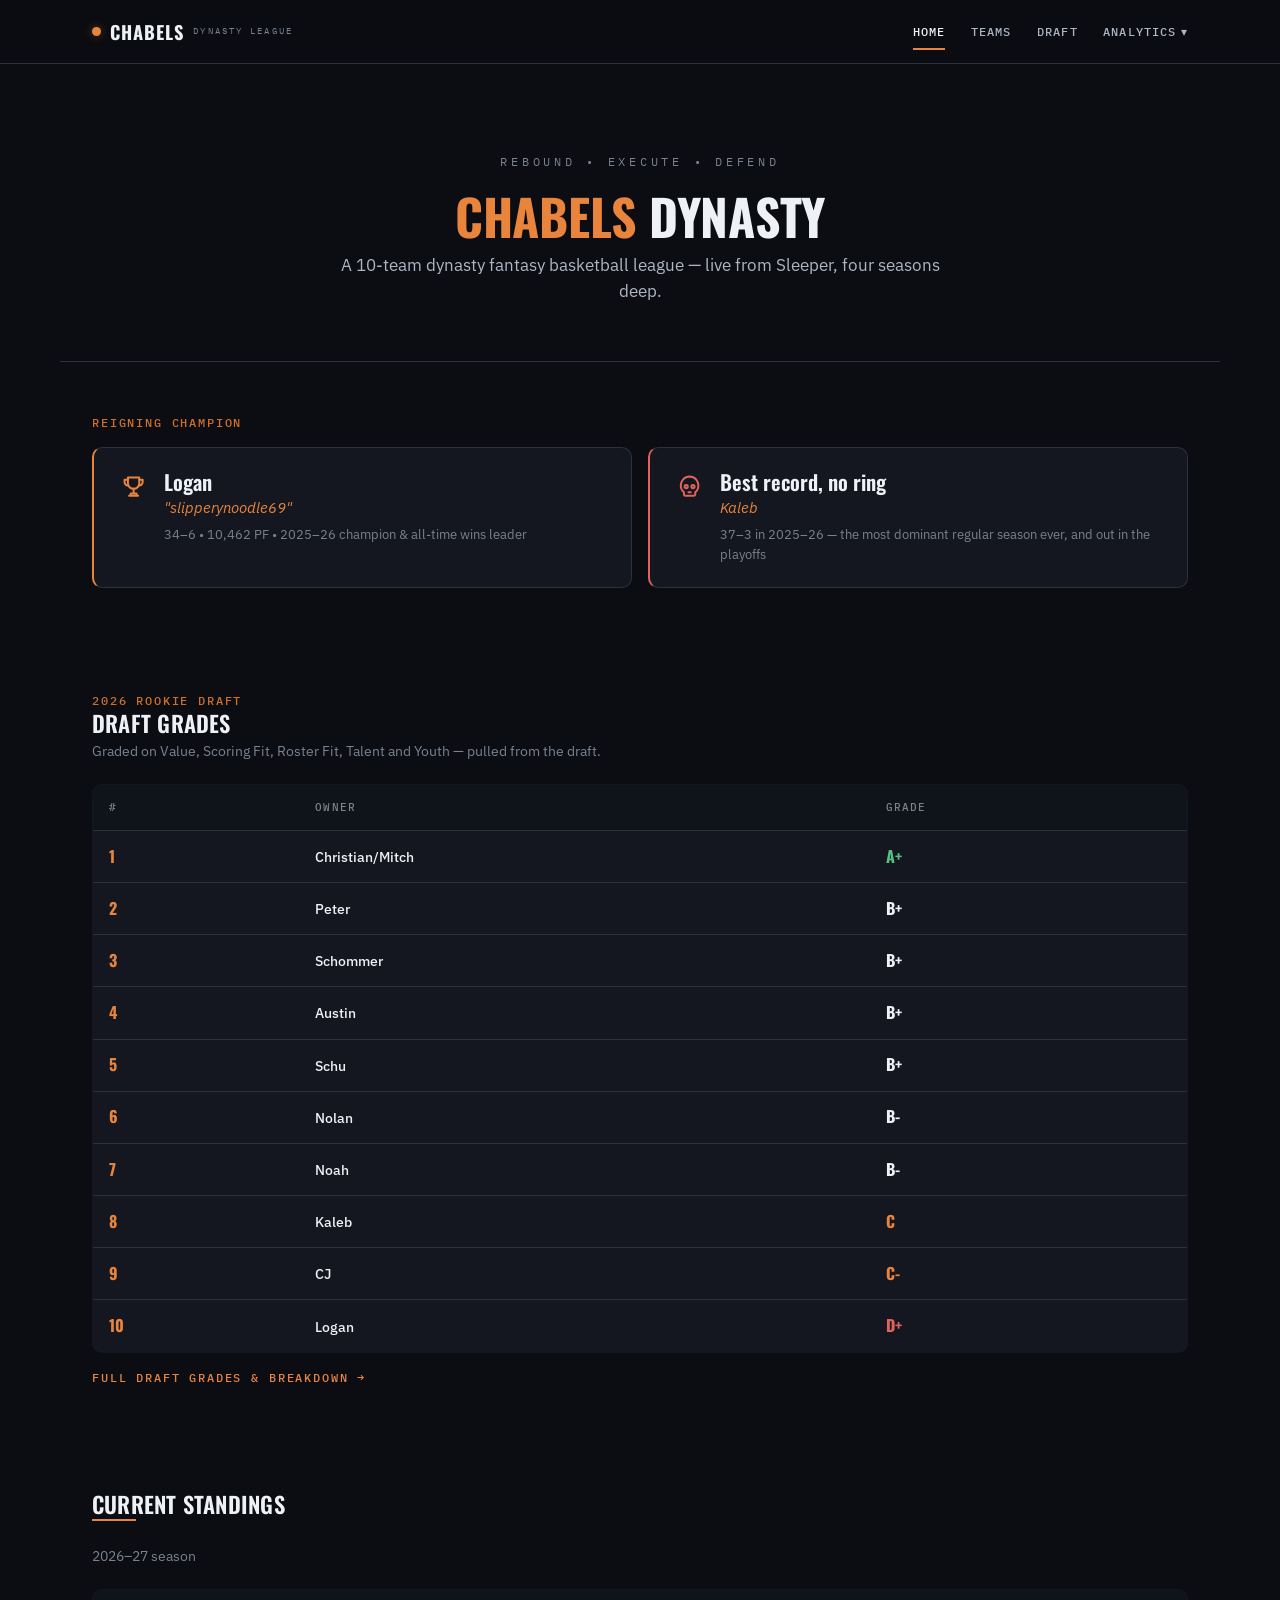
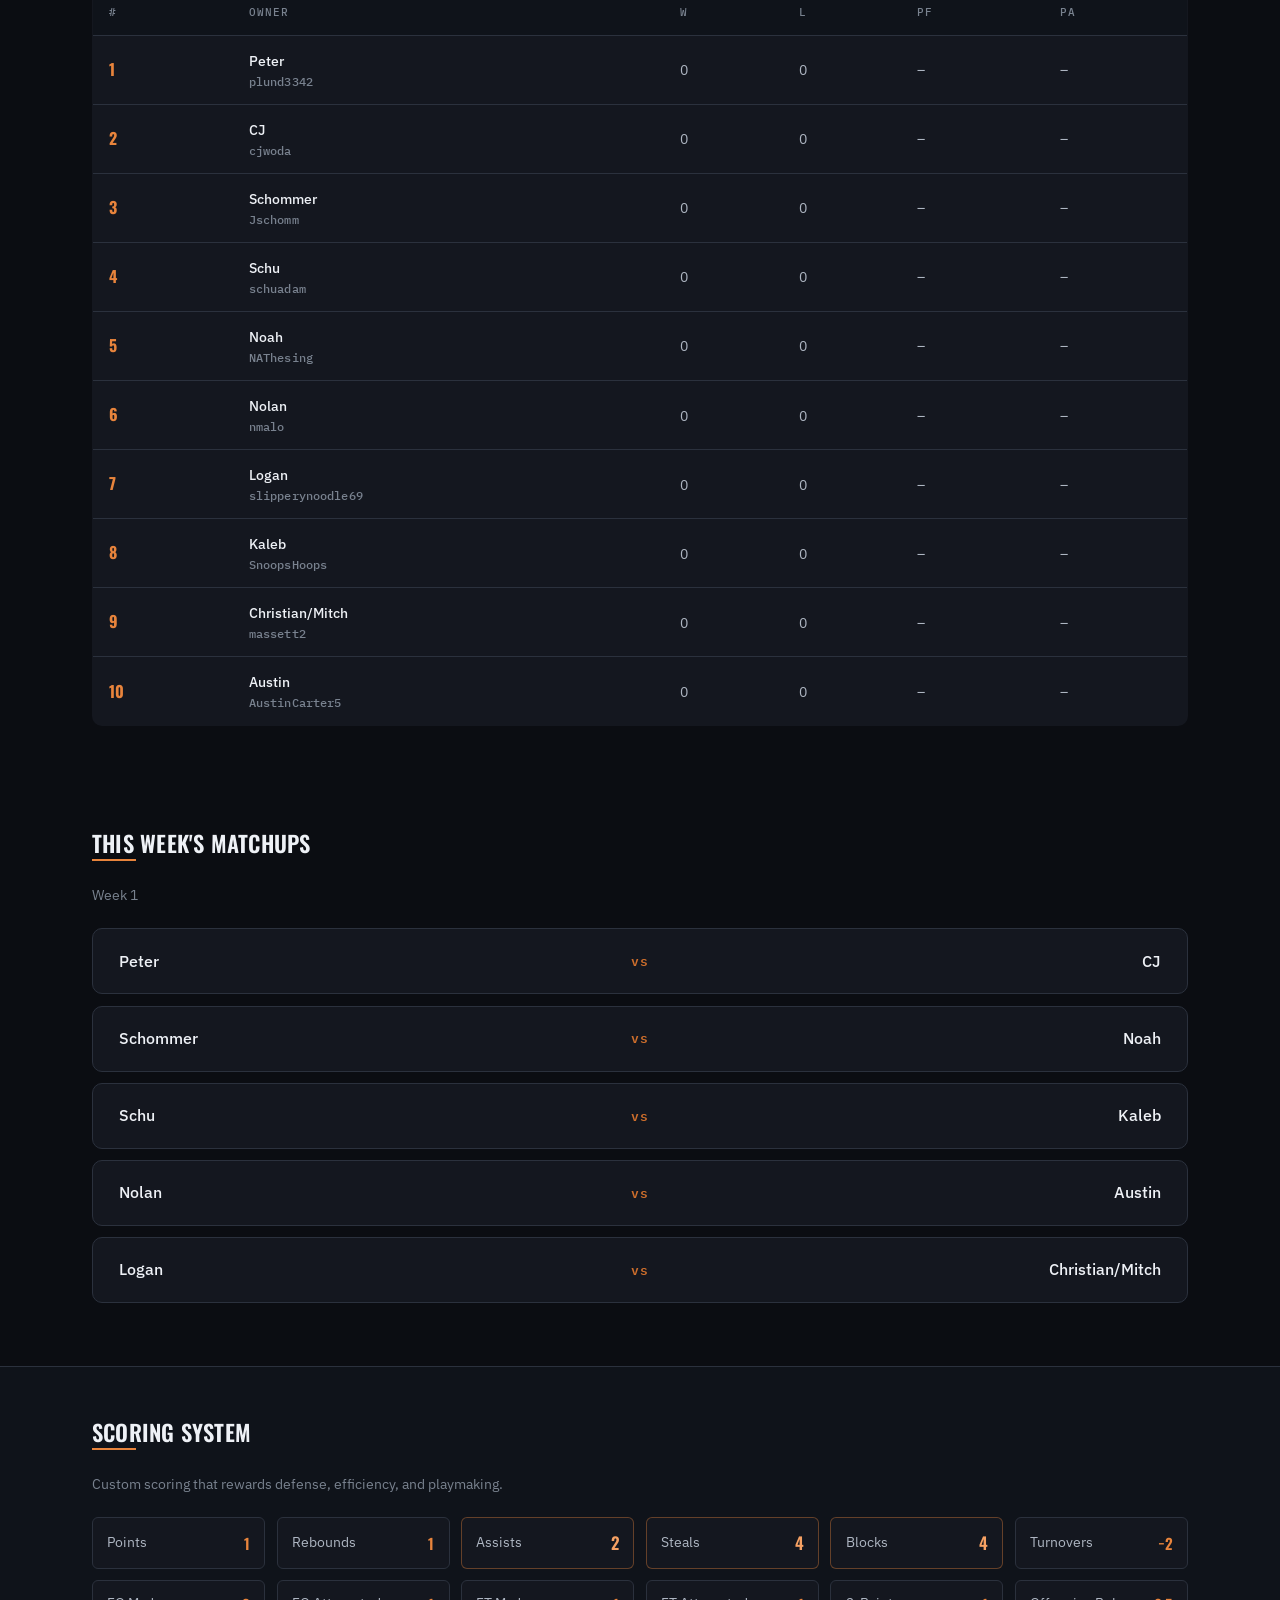
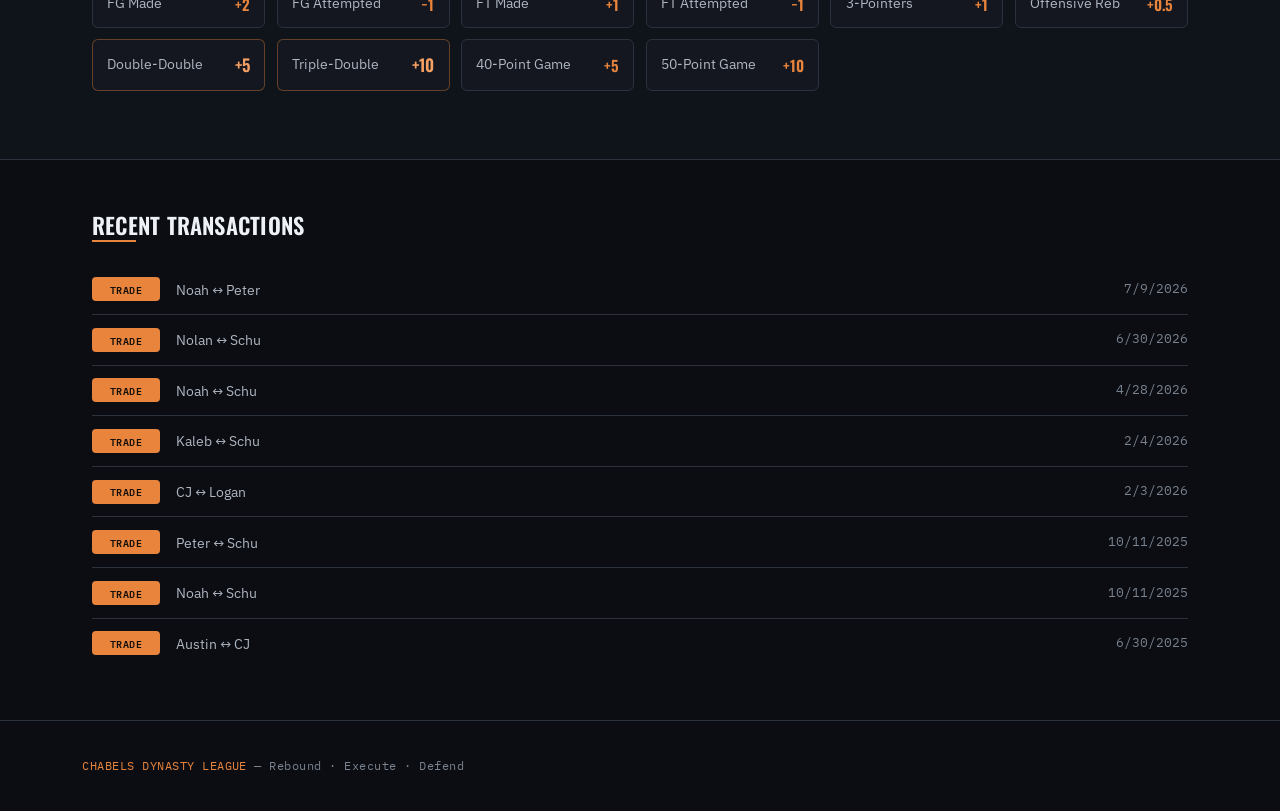
==== index.html @ 505b3428 "Fix the Analytics dropdown — it closed before you could click it sleeper.js carried a legacy DOMCont" ====
<!DOCTYPE html>
<html lang="en">
<head>
  <meta charset="UTF-8">
  <meta name="viewport" content="width=device-width, initial-scale=1.0">
  <title>Chabels Dynasty League</title>
  <meta name="description" content="Standings, champions, draft grades, and the running story of a 10-team dynasty fantasy basketball league.">
  <meta name="theme-color" content="#0b0d12">
  <link rel="icon" href="favicon.svg" type="image/svg+xml">
  <link rel="stylesheet" href="css/style.css?v=20260907b">
</head>
<body>

  <div id="site-nav"></div>

  <section class="hero">
    <div class="hero-motto">Rebound &bull; Execute &bull; Defend</div>
    <h1><span class="accent">Chabels</span> Dynasty</h1>
    <p class="hero-subtitle">A 10-team dynasty fantasy basketball league &mdash; live from Sleeper, four seasons deep.</p>
  </section>

  <section class="section">
    <span class="eyebrow">Reigning Champion</span>
    <div class="feature-grid" style="margin-top:0.9rem;">
      <article class="feature-card">
        <svg class="icon icon-lg icon-accent" aria-hidden="true"><use href="#i-trophy"></use></svg>
        <div>
          <h2>Logan</h2>
          <p class="feature-team">"slipperynoodle69"</p>
          <p class="feature-meta">34&ndash;6 &bull; 10,462 PF &bull; 2025&ndash;26 champion &amp; all-time wins leader</p>
        </div>
      </article>
      <article class="feature-card neg">
        <svg class="icon icon-lg" aria-hidden="true" style="stroke:var(--neg)"><use href="#i-skull"></use></svg>
        <div>
          <h2>Best record, no ring</h2>
          <p class="feature-team">Kaleb</p>
          <p class="feature-meta">37&ndash;3 in 2025&ndash;26 &mdash; the most dominant regular season ever, and out in the playoffs</p>
        </div>
      </article>
    </div>
  </section>

  <section class="section">
    <span class="eyebrow">2026 Rookie Draft</span>
    <h2 class="section-title">Draft Grades</h2>
    <p class="section-sub">Graded on Value, Scoring Fit, Roster Fit, Talent and Youth &mdash; pulled from the draft.</p>
    <div class="table-scroll">
      <table class="data-table">
        <thead><tr><th>#</th><th>Owner</th><th>Grade</th></tr></thead>
        <tbody>
          <tr><td><span class="rank-num">1</span></td><td class="strong">Christian/Mitch</td><td><span class="grade pos">A+</span></td></tr>
          <tr><td><span class="rank-num">2</span></td><td class="strong">Peter</td><td><span class="grade">B+</span></td></tr>
          <tr><td><span class="rank-num">3</span></td><td class="strong">Schommer</td><td><span class="grade">B+</span></td></tr>
          <tr><td><span class="rank-num">4</span></td><td class="strong">Austin</td><td><span class="grade">B+</span></td></tr>
          <tr><td><span class="rank-num">5</span></td><td class="strong">Schu</td><td><span class="grade">B+</span></td></tr>
          <tr><td><span class="rank-num">6</span></td><td class="strong">Nolan</td><td><span class="grade">B-</span></td></tr>
          <tr><td><span class="rank-num">7</span></td><td class="strong">Noah</td><td><span class="grade">B-</span></td></tr>
          <tr><td><span class="rank-num">8</span></td><td class="strong">Kaleb</td><td><span class="grade accent">C</span></td></tr>
          <tr><td><span class="rank-num">9</span></td><td class="strong">CJ</td><td><span class="grade accent">C-</span></td></tr>
          <tr><td><span class="rank-num">10</span></td><td class="strong">Logan</td><td><span class="grade neg">D+</span></td></tr>
        </tbody>
      </table>
    </div>
    <p style="margin-top:1rem;"><a class="eyebrow" style="color:var(--accent)" href="grades.html">Full draft grades &amp; breakdown &rarr;</a></p>
  </section>

  <section class="section">
    <h2 class="section-title">Current Standings</h2>
    <div class="gold-line"></div>
    <p class="section-sub">2026&ndash;27 season</p>
    <div id="standings"><div class="loading">Loading standings</div></div>
  </section>

  <section class="section">
    <h2 class="section-title">This Week's Matchups</h2>
    <div class="gold-line"></div>
    <div id="matchups"><div class="loading">Loading matchups</div></div>
  </section>

  <div class="band">
    <section class="section">
      <h2 class="section-title">Scoring System</h2>
      <div class="gold-line"></div>
      <p class="section-sub">Custom scoring that rewards defense, efficiency, and playmaking.</p>
      <div class="scoring-grid">
        <div class="scoring-item"><span class="label">Points</span><span class="value">1</span></div>
        <div class="scoring-item"><span class="label">Rebounds</span><span class="value">1</span></div>
        <div class="scoring-item elite"><span class="label">Assists</span><span class="value">2</span></div>
        <div class="scoring-item elite"><span class="label">Steals</span><span class="value">4</span></div>
        <div class="scoring-item elite"><span class="label">Blocks</span><span class="value">4</span></div>
        <div class="scoring-item"><span class="label">Turnovers</span><span class="value">&minus;2</span></div>
        <div class="scoring-item"><span class="label">FG Made</span><span class="value">+2</span></div>
        <div class="scoring-item"><span class="label">FG Attempted</span><span class="value">&minus;1</span></div>
        <div class="scoring-item"><span class="label">FT Made</span><span class="value">+1</span></div>
        <div class="scoring-item"><span class="label">FT Attempted</span><span class="value">&minus;1</span></div>
        <div class="scoring-item"><span class="label">3-Pointers</span><span class="value">+1</span></div>
        <div class="scoring-item"><span class="label">Offensive Reb</span><span class="value">+0.5</span></div>
        <div class="scoring-item elite"><span class="label">Double-Double</span><span class="value">+5</span></div>
        <div class="scoring-item elite"><span class="label">Triple-Double</span><span class="value">+10</span></div>
        <div class="scoring-item"><span class="label">40-Point Game</span><span class="value">+5</span></div>
        <div class="scoring-item"><span class="label">50-Point Game</span><span class="value">+10</span></div>
      </div>
    </section>
  </div>

  <section class="section">
    <h2 class="section-title">Recent Transactions</h2>
    <div class="gold-line"></div>
    <div id="transactions"><div class="loading">Loading transactions</div></div>
  </section>

  <div id="site-footer"></div>

  <script src="js/data.js?v=20260907b"></script>
  <script src="js/sleeper.js?v=20260907b"></script>
  <script>
    renderStandings('standings');
    renderMatchups('matchups');
    renderTransactions('transactions');
  </script>
  <script src="js/site.js?v=20260907b"></script>
</body>
</html>
---- css/style.css ----
@import url('https://fonts.googleapis.com/css2?family=Oswald:wght@400;500;600;700&family=IBM+Plex+Mono:wght@400;500;600&family=IBM+Plex+Sans:wght@400;500;600&display=swap');

/* ==========================================================================
   CHABELS DYNASTY — design system  ·  "Court Night"
   Blue-black arena ground, one leather-ball orange accent. Single dark theme,
   painted explicitly. Tokens first; components below only reference tokens.
   Legacy var names (--gold, --dark, --white …) are kept as aliases so older
   inline styles resolve to the new palette until they're cleaned out.
   ========================================================================== */

:root {
  /* ground + surfaces */
  --bg:         #0b0d12;
  --bg-2:       #0f131a;
  --surface:    #14171f;
  --surface-2:  #1b2029;
  --surface-3:  #232935;
  --line:       #2b313d;
  --line-2:     #39414f;

  /* ink */
  --text:       #eef1f6;
  --text-2:     #aeb6c2;
  --text-3:     #79828f;

  /* accent — the basketball */
  --accent:        #e8843c;
  --accent-bright: #f6a163;
  --accent-2:      #cf6f2c;              /* pressed / on tint */
  --accent-tint:   rgba(232, 132, 60, 0.11);
  --accent-line:   rgba(232, 132, 60, 0.38);
  --on-accent:     #16100a;

  /* semantic */
  --pos:      #57c07d;  --pos-tint: rgba(87, 192, 125, 0.12);
  --neg:      #e2635e;  --neg-tint: rgba(226, 99, 94, 0.12);
  --info:     #6b8bff;  --info-tint: rgba(107, 139, 255, 0.14);

  /* type */
  --font-display: "Oswald", "Helvetica Neue", -apple-system, BlinkMacSystemFont, "Segoe UI", sans-serif;
  --font-body:    "IBM Plex Sans", -apple-system, BlinkMacSystemFont, "Segoe UI", Roboto, sans-serif;
  --font-mono:    "IBM Plex Mono", ui-monospace, SFMono-Regular, Menlo, monospace;

  /* shape + motion */
  --r-sm: 6px;
  --r:    10px;
  --r-lg: 16px;
  --hair: 1px solid var(--line);
  --shadow: 0 1px 2px rgba(0, 0, 0, 0.4), 0 14px 34px -18px rgba(0, 0, 0, 0.72);
  --ease: cubic-bezier(0.2, 0.6, 0.35, 1);
  --transition: color .15s var(--ease), background-color .15s var(--ease),
                border-color .15s var(--ease), box-shadow .15s var(--ease),
                transform .15s var(--ease);
  --nav-h: 64px;
  --measure: 1160px;

  /* ---- legacy aliases (older inline styles / <style> blocks resolve these) ---- */
  --black: var(--bg);           --black-soft: var(--bg-2);
  --dark: var(--surface);       --dark-mid: var(--surface-2);   --dark-light: var(--surface-3);
  --gold: var(--accent);        --gold-bright: var(--accent-bright);  --gold-light: var(--accent-bright);
  --white: var(--text);         --text-body: var(--text-2);     --gray-text: var(--text-3);
  --gray-light: var(--surface-2); --gray-mid: var(--surface-3);
  --red: var(--neg);            --green: var(--pos);
  --shadow-lg: var(--shadow);   --radius: var(--r);
}

/* ---------- Base ---------- */
*, *::before, *::after { box-sizing: border-box; margin: 0; padding: 0; }
html { -webkit-text-size-adjust: 100%; }
@media (prefers-reduced-motion: no-preference) { html { scroll-behavior: smooth; } }

body {
  font-family: var(--font-body);
  font-size: 15px;
  line-height: 1.6;
  background: var(--bg);
  color: var(--text);
  -webkit-font-smoothing: antialiased;
  padding-top: var(--nav-h);
  overflow-x: hidden;
}

a { color: inherit; text-decoration: none; transition: var(--transition); }
a:hover { color: var(--accent); }
ul { list-style: none; }
img { max-width: 100%; height: auto; display: block; }
button { font: inherit; color: inherit; cursor: pointer; background: none; border: 0; }
select, input, textarea {
  font: inherit;
  color: var(--text);
  background: var(--surface);
  border: var(--hair);
  border-radius: var(--r-sm);
  padding: 0.55rem 0.9rem;
}
select:focus-visible, input:focus-visible { border-color: var(--accent); }
::selection { background: var(--accent-tint); color: var(--text); }
:focus-visible { outline: 2px solid var(--accent); outline-offset: 2px; border-radius: 4px; }

h1, h2, h3, h4 {
  font-family: var(--font-display);
  font-weight: 600;
  color: var(--text);
  line-height: 1.12;
  text-wrap: balance;
}
h1 { font-size: clamp(2rem, 4.4vw, 3.1rem); letter-spacing: 0.01em; text-transform: uppercase; }
h2 { font-size: 1.4rem; }
h3 { font-size: 1.1rem; }
p { max-width: 68ch; }

/* every column of digits lines up */
body, table, input, select, [class*="score"], [class*="rank"], [class*="stat"], .num {
  font-variant-numeric: tabular-nums;
  font-feature-settings: "tnum" 1;
}

.gold, .accent { color: var(--accent); }
.mono { font-family: var(--font-mono); }

.eyebrow {
  display: block;
  font-family: var(--font-mono);
  font-size: 0.72rem;
  font-weight: 500;
  letter-spacing: 0.16em;
  text-transform: uppercase;
  color: var(--accent-2);
}

/* ---------- Nav ---------- */
.nav {
  position: fixed;
  inset: 0 0 auto 0;
  z-index: 1000;
  height: var(--nav-h);
  background: color-mix(in srgb, var(--bg) 86%, transparent);
  -webkit-backdrop-filter: blur(12px) saturate(140%);
  backdrop-filter: blur(12px) saturate(140%);
  border-bottom: var(--hair);
}
.nav-inner {
  max-width: var(--measure);
  height: 100%;
  margin: 0 auto;
  padding: 0 clamp(1rem, 4vw, 2rem);
  display: flex;
  align-items: center;
  justify-content: space-between;
  gap: 1.5rem;
}
.nav-logo {
  font-family: var(--font-display);
  font-weight: 700;
  font-size: 1.15rem;
  letter-spacing: 0.06em;
  text-transform: uppercase;
  color: var(--text);
  white-space: nowrap;
  display: flex;
  align-items: center;
  gap: 0.55rem;
}
.nav-logo::before {
  content: "";
  width: 9px; height: 9px;
  border-radius: 50%;
  background: var(--accent);
  box-shadow: 0 0 10px var(--accent-line);
}
.nav-logo .sub {
  font-family: var(--font-mono);
  font-size: 0.55rem;
  font-weight: 400;
  letter-spacing: 0.24em;
  text-transform: uppercase;
  color: var(--text-3);
}
.nav-links { display: flex; align-items: center; gap: 1.6rem; }
.nav-links a, .nav-dropdown-toggle {
  font-family: var(--font-mono);
  font-size: 0.76rem;
  font-weight: 500;
  letter-spacing: 0.09em;
  text-transform: uppercase;
  color: var(--text-2);
  white-space: nowrap;
  position: relative;
  padding: 0.4rem 0;
}
.nav-links a::after, .nav-dropdown-toggle::after {
  content: "";
  position: absolute;
  left: 0; bottom: -2px;
  width: 0; height: 2px;
  background: var(--accent);
  transition: width .18s var(--ease);
}
.nav-links a:hover, .nav-links a.active,
.nav-dropdown:hover .nav-dropdown-toggle,
.nav-dropdown.open .nav-dropdown-toggle,
.nav-dropdown-toggle.active { color: var(--text); }
.nav-links a:hover::after, .nav-links a.active::after,
.nav-dropdown:hover .nav-dropdown-toggle::after,
.nav-dropdown.open .nav-dropdown-toggle::after,
.nav-dropdown-toggle.active::after { width: 100%; }

.nav-dropdown { position: relative; display: flex; align-items: center; height: var(--nav-h); }
.nav-dropdown-toggle { cursor: pointer; user-select: none; display: inline-flex; align-items: center; gap: 0.3rem; }
.nav-dropdown-menu {
  display: none;
  position: absolute;
  top: 100%;                 /* flush under the nav bar — no dead gap */
  right: 0;
  margin-top: -1px;
  min-width: 210px;
  background: var(--surface);
  border: var(--hair);
  border-radius: 0 0 var(--r) var(--r);
  padding: 0.4rem;
  box-shadow: var(--shadow);
}
.nav-dropdown:hover .nav-dropdown-menu,
.nav-dropdown:focus-within .nav-dropdown-menu,
.nav-dropdown.open .nav-dropdown-menu { display: block; }
.nav-dropdown-menu a {
  display: block;
  padding: 0.55rem 0.7rem;
  border-radius: var(--r-sm);
  font-family: var(--font-mono);
  font-size: 0.72rem;
  font-weight: 500;
  letter-spacing: 0.06em;
  text-transform: uppercase;
  color: var(--text-2);
}
.nav-dropdown-menu a::after { display: none; }
.nav-dropdown-menu a:hover, .nav-dropdown-menu a.active {
  color: var(--text);
  background: var(--accent-tint);
}
.nav-toggle { display: none; flex-direction: column; gap: 5px; padding: 6px; }
.nav-toggle span { width: 22px; height: 2px; background: var(--text); display: block; border-radius: 2px; }

/* ---------- Hero / page header ---------- */
.hero, .page-header {
  max-width: var(--measure);
  margin: 0 auto;
  padding: clamp(3rem, 8vw, 5.5rem) clamp(1rem, 4vw, 2rem) clamp(2.5rem, 5vw, 3.5rem);
  text-align: center;
  border-bottom: var(--hair);
}
.hero { display: flex; flex-direction: column; align-items: center; }
.hero h1, .page-header h1 { margin-bottom: 0.5rem; font-weight: 700; letter-spacing: -0.005em; }
.hero-motto {
  font-family: var(--font-mono);
  color: var(--text-3);
  font-size: 0.78rem;
  letter-spacing: 0.3em;
  text-transform: uppercase;
  margin-bottom: 1rem;
}
.hero-subtitle, .page-header p {
  color: var(--text-2);
  font-size: 1.05rem;
  max-width: 60ch;
  margin: 0 auto;
}

/* ---------- Section ---------- */
.section {
  max-width: var(--measure);
  margin: 0 auto;
  padding: clamp(2.25rem, 5vw, 3.25rem) clamp(1rem, 4vw, 2rem);
}
.section-title, .draft-round-title, .timeline-year {
  font-family: var(--font-display);
  font-weight: 600;
  font-size: 1.4rem;
  letter-spacing: 0.01em;
  text-transform: uppercase;
  color: var(--text);
  margin-bottom: 0.2rem;
}
.section-sub { color: var(--text-3); font-size: 0.9rem; margin-bottom: 1.4rem; max-width: 64ch; }
.gold-line { width: 44px; height: 2px; background: var(--accent); margin-bottom: 1.4rem; }
.band { border-top: var(--hair); border-bottom: var(--hair); background: var(--bg-2); }

/* ---------- Stat strip ---------- */
.stat-strip {
  display: grid;
  grid-template-columns: repeat(auto-fit, minmax(150px, 1fr));
  gap: 1px;
  background: var(--line);
  border: var(--hair);
  border-radius: var(--r);
  overflow: hidden;
}
.stat-strip > * { background: var(--surface); padding: 1.1rem 1.25rem; }
.stat-label {
  display: block;
  font-family: var(--font-mono);
  font-size: 0.66rem;
  font-weight: 500;
  letter-spacing: 0.12em;
  text-transform: uppercase;
  color: var(--text-3);
  margin-bottom: 0.4rem;
}
.stat, .stat-value {
  font-family: var(--font-display);
  font-weight: 600;
  font-size: 1.55rem;
  line-height: 1;
  color: var(--text);
}
.stat-sub { font-size: 0.78rem; color: var(--text-3); margin-top: 0.3rem; }

/* ---------- Tables ---------- */
.table-scroll, .overall-table-wrap { overflow-x: auto; }
.data-table, .overall-table {
  width: 100%;
  border-collapse: collapse;
  font-size: 0.9rem;
}
.data-table { background: var(--surface); border: var(--hair); border-radius: var(--r); overflow: hidden; }
.data-table thead { background: var(--bg-2); }
.data-table th, .overall-table th {
  padding: 0.85rem 1rem;
  text-align: left;
  font-family: var(--font-mono);
  font-size: 0.68rem;
  font-weight: 500;
  letter-spacing: 0.1em;
  text-transform: uppercase;
  color: var(--text-3);
  border-bottom: var(--hair);
  white-space: nowrap;
}
.data-table td, .overall-table td {
  padding: 0.8rem 1rem;
  border-bottom: 1px solid var(--line);
  color: var(--text-2);
}
.data-table tbody tr:last-child td { border-bottom: 0; }
.data-table tbody tr { transition: background-color .12s var(--ease); }
.data-table tbody tr:hover { background: var(--accent-tint); }
.data-table td.strong, .data-table td:nth-child(2) { color: var(--text); font-weight: 500; }
.overall-table { min-width: 760px; }
.overall-table th, .overall-table td { padding: 0.75rem 0.7rem; }
.rank-num, .pr-rank, .gc-rank, .pk-slot { color: var(--accent); font-weight: 700; font-family: var(--font-display); }
.rank-num { font-size: 1rem; }
.row-lo { color: var(--neg) !important; }
.handle {
  display: block;
  font-family: var(--font-mono);
  font-size: 0.72rem;
  color: var(--text-3);
  letter-spacing: 0.01em;
  margin-top: 1px;
}

/* ---------- Cards / grids ---------- */
.card-grid {
  display: grid;
  grid-template-columns: repeat(auto-fill, minmax(320px, 1fr));
  gap: 1rem;
}
.card, .info-block, .prospect-card, .grade-card, .method-box, .pr-card, .matchup-card {
  background: var(--surface);
  border: var(--hair);
  border-radius: var(--r);
}
.card { padding: 1.4rem; transition: var(--transition); }
.card:hover { border-color: var(--accent-line); box-shadow: var(--shadow); }

.feature-grid { display: grid; grid-template-columns: repeat(auto-fit, minmax(300px, 1fr)); gap: 1rem; }
.feature-card {
  display: flex;
  gap: 1.1rem;
  align-items: flex-start;
  background: var(--surface);
  border: var(--hair);
  border-left: 2px solid var(--accent);
  border-radius: var(--r);
  padding: 1.4rem 1.6rem;
}
.feature-card.neg { border-left-color: var(--neg); }
.feature-card > .icon { width: 1.7rem; height: 1.7rem; margin-top: 0.15rem; }
.feature-card h2, .feature-card h3 { font-size: 1.3rem; margin-bottom: 0.15rem; }
.feature-team { color: var(--accent); font-style: italic; font-size: 0.92rem; }
.feature-meta { color: var(--text-3); font-size: 0.82rem; margin-top: 0.35rem; line-height: 1.5; }

/* grade pill (tables / lists) */
.grade {
  font-family: var(--font-display);
  font-weight: 700;
  font-size: 1rem;
  color: var(--text);
  letter-spacing: 0.01em;
}
.grade.pos { color: var(--pos); }
.grade.neg { color: var(--neg); }
.grade.accent { color: var(--accent); }

/* team-profile banners */
.tp-banner {
  background: var(--surface);
  border: var(--hair);
  border-left: 2px solid var(--accent);
  border-radius: var(--r-sm);
  padding: 0.7rem 0.9rem;
  font-family: var(--font-mono);
  font-size: 0.72rem;
  font-weight: 500;
  letter-spacing: 0.05em;
  text-transform: uppercase;
  color: var(--text);
}
.tp-banner br { content: ""; display: block; margin-bottom: 0.3rem; }
.tp-banner-sub {
  display: block;
  color: var(--text-3);
  letter-spacing: 0.02em;
  text-transform: none;
}

/* champion callout */
.champ-callout {
  background: var(--surface);
  border: var(--hair);
  border-left: 2px solid var(--accent);
  border-radius: var(--r);
  padding: 1.5rem 1.75rem;
  text-align: left;
}
.champ-callout .eyebrow { margin-bottom: 0.35rem; }
.champ-callout .nm { font-family: var(--font-display); font-weight: 600; font-size: 1.7rem; }
.champ-callout .sub { color: var(--text-3); font-size: 0.85rem; margin-top: 0.15rem; }

/* ---------- Team tile grid (Teams page) ---------- */
.tile-grid {
  display: grid;
  grid-template-columns: repeat(auto-fill, minmax(200px, 1fr));
  gap: 0.9rem;
}
.tile {
  display: block;
  background: var(--surface);
  border: var(--hair);
  border-radius: var(--r);
  padding: 1.1rem 1.2rem;
  transition: var(--transition);
}
.tile:hover { border-color: var(--accent-line); transform: translateY(-2px); box-shadow: var(--shadow); color: inherit; }
.tile .tile-name { font-family: var(--font-display); font-weight: 600; font-size: 1.15rem; color: var(--text); }
.tile .tile-sub { font-family: var(--font-mono); font-size: 0.72rem; color: var(--text-3); margin-top: 2px; }
.tile .tile-meta { font-size: 0.8rem; color: var(--text-2); margin-top: 0.6rem; }

/* ---------- Matchup cards ---------- */
.matchup-card {
  padding: 1.2rem 1.6rem;
  display: flex;
  align-items: center;
  justify-content: space-between;
  gap: 1rem;
  margin-bottom: 0.7rem;
  transition: var(--transition);
}
.matchup-card:hover { border-color: var(--accent-line); }
.matchup-team { flex: 1; font-weight: 500; font-size: 1rem; }
.matchup-team.right { text-align: right; }
.matchup-vs {
  font-family: var(--font-mono);
  color: var(--accent-2);
  font-weight: 600;
  font-size: 0.8rem;
  letter-spacing: 0.1em;
  flex-shrink: 0;
}
.matchup-score { font-size: 0.82rem; color: var(--text-3); margin-top: 0.15rem; font-variant-numeric: tabular-nums; }

/* ---------- Power ranking cards ---------- */
.pr-card {
  padding: 2rem;
  display: flex;
  align-items: center;
  gap: 1.5rem;
  margin-bottom: 0.9rem;
  transition: var(--transition);
}
.pr-card:hover { border-color: var(--accent-line); box-shadow: var(--shadow); }
.pr-rank { font-size: 2.3rem; min-width: 56px; text-align: center; color: var(--text-3); }
.pr-card--ranking { cursor: pointer; display: block; padding: 0; overflow: hidden; }
.pr-card-main { display: flex; align-items: center; gap: 1rem; padding: 1.2rem 1.8rem; }
.pr-team { flex: 1; min-width: 0; }
.pr-team-title { display: flex; align-items: center; gap: 0.7rem; flex-wrap: wrap; margin-bottom: 0.2rem; }
.pr-team-title h3 { margin: 0; }
.pr-team p { color: var(--text-3); font-size: 0.85rem; line-height: 1.45; margin: 0; }
.pr-info h3 { font-size: 1.15rem; margin-bottom: 0.2rem; }
.pr-info p { color: var(--text-3); font-size: 0.88rem; }

.movement-badge, .profile-pill, .pill {
  border: 1px solid var(--line-2);
  border-radius: 999px;
  color: var(--text-3);
  font-family: var(--font-mono);
  font-size: 0.64rem;
  font-weight: 500;
  letter-spacing: 0.06em;
  padding: 0.18rem 0.6rem;
  text-transform: uppercase;
  white-space: nowrap;
}
.profile-pill { color: var(--text-2); background: var(--surface-2); }
.movement-badge.up   { background: var(--pos-tint); border-color: rgba(87,192,125,.3); color: var(--pos); }
.movement-badge.down { background: var(--neg-tint); border-color: rgba(226,99,94,.3); color: var(--neg); }
.movement-badge.neutral { background: var(--surface-2); }

.pr-score { min-width: 84px; text-align: right; }
.pr-score div { color: var(--accent); font-family: var(--font-display); font-size: 1.2rem; font-weight: 700; }
.pr-score span { color: var(--text-3); display: block; font-size: 0.66rem; text-transform: uppercase; letter-spacing: 0.08em; }
.expand-icon { color: var(--text-3); font-size: 0.75rem; margin-left: 0.25rem; }
.pr-card-detail { border-top: var(--hair); display: none; padding: 1rem 1.8rem 1.4rem; }

.team-writeup, .article-body, .prospect-analysis, .prospect-note, .timeline-text, .info-block p, .method-detail p {
  color: var(--text-2);
  font-size: 0.9rem;
  line-height: 1.6;
}
.team-writeup { margin: 0 0 1rem; }

.signal-bars { display: grid; gap: 0.75rem; grid-template-columns: repeat(5, minmax(0, 1fr)); margin-bottom: 1rem; }
.signal-bar-label { display: flex; justify-content: space-between; gap: 0.5rem; margin-bottom: 0.3rem; }
.signal-bar-label span, .driver-group h4, .signal-grid span, .method-detail span, .signal-bar-label {
  font-family: var(--font-mono);
  color: var(--text-3);
  font-size: 0.64rem;
  letter-spacing: 0.05em;
  text-transform: uppercase;
}
.signal-bar-label strong { color: var(--text); font-size: 0.74rem; font-family: var(--font-body); }
.signal-bar-track, .fac-bar { background: var(--surface-3); border-radius: 999px; height: 6px; overflow: hidden; }
.signal-bar-track i, .fac-fill { background: var(--accent); border-radius: inherit; display: block; height: 100%; }
.signal-bar.risk .signal-bar-track i { background: var(--neg); }

.signal-grid { display: grid; gap: 0.55rem; grid-template-columns: repeat(6, minmax(0, 1fr)); margin-bottom: 0.85rem; }
.signal-grid div, .method-detail div {
  background: var(--surface-2);
  border: var(--hair);
  border-radius: var(--r-sm);
  padding: 0.65rem;
}
.signal-grid strong { color: var(--text); display: block; font-size: 0.95rem; margin-top: 0.15rem; font-family: var(--font-display); }

.player-pill-row { display: flex; flex-wrap: wrap; gap: 0.35rem; }
.player-pill {
  background: var(--accent-tint);
  border: 1px solid var(--accent-line);
  border-radius: var(--r-sm);
  color: var(--text-2);
  display: inline-block;
  font-size: 0.78rem;
  padding: 0.16rem 0.5rem;
}
.player-pill span { color: var(--accent); }

.driver-grid { display: grid; gap: 0.8rem; grid-template-columns: repeat(3, minmax(0, 1fr)); }
.driver-group { background: var(--surface-2); border: var(--hair); border-radius: var(--r-sm); padding: 0.75rem; }
.driver-group h4 { margin-bottom: 0.55rem; }
.driver-empty { color: var(--text-3); font-size: 0.78rem; }

.method-toggle, .method-detail strong { color: var(--accent); }
.method-toggle {
  background: var(--accent-tint);
  border: 1px solid var(--accent-line);
  border-radius: var(--r-sm);
  font-family: var(--font-mono);
  font-size: 0.78rem;
  font-weight: 500;
  letter-spacing: 0.04em;
  text-transform: uppercase;
  margin: 0 0 1.2rem;
  padding: 0.6rem 0.9rem;
}
.method-detail { display: grid; gap: 0.8rem; grid-template-columns: repeat(3, minmax(0, 1fr)); margin-bottom: 1.4rem; }
.method-detail strong { display: block; font-size: 0.92rem; margin: 0.2rem 0 0.4rem; font-family: var(--font-display); }

.tier-divider {
  border-left: 2px solid var(--accent);
  color: var(--accent);
  font-family: var(--font-mono);
  font-size: 0.74rem;
  font-weight: 600;
  letter-spacing: 0.08em;
  margin: 1.4rem 0 0.8rem;
  padding-left: 0.75rem;
  text-transform: uppercase;
}

/* ---------- Draft prospects ---------- */
.draft-round-title {
  margin: 2.4rem 0 1rem;
  padding-bottom: 0.5rem;
  border-bottom: var(--hair);
}
.prospect-card { padding: 1.6rem; margin-bottom: 0.9rem; transition: var(--transition); }
.prospect-card:hover { border-color: var(--accent-line); }
.prospect-header { display: flex; align-items: center; gap: 1rem; margin-bottom: 1rem; flex-wrap: wrap; }
.prospect-pick, .prospect-grade, .sleeper-tag, .tx-type.trade, .pick-team {
  font-family: var(--font-mono);
  font-weight: 600;
  letter-spacing: 0.04em;
}
.prospect-pick {
  background: var(--accent);
  color: var(--on-accent);
  font-size: 0.95rem;
  width: 42px; height: 42px;
  border-radius: 50%;
  display: flex; align-items: center; justify-content: center;
  flex-shrink: 0;
}
.prospect-name { font-family: var(--font-display); font-size: 1.2rem; font-weight: 600; }
.prospect-meta { color: var(--text-3); font-size: 0.84rem; }
.prospect-grade {
  margin-left: auto;
  background: var(--accent-tint);
  color: var(--accent);
  padding: 0.28rem 0.75rem;
  border-radius: var(--r-sm);
  font-size: 0.88rem;
}
.prospect-stats {
  display: flex; gap: 1.4rem; flex-wrap: wrap;
  margin: 1rem 0;
  padding: 1rem;
  background: var(--bg-2);
  border: var(--hair);
  border-radius: var(--r-sm);
}
.stat-item { text-align: center; }
.prospect-stats .stat-value { font-size: 1.05rem; color: var(--accent-bright); display: block; }
.prospect-stats .stat-label, .stat-label {
  font-family: var(--font-mono);
  font-size: 0.64rem;
  color: var(--text-3);
  text-transform: uppercase;
  letter-spacing: 0.08em;
}
.prospect-note { margin-top: 0.8rem; padding: 0.85rem 1rem; border-left: 2px solid var(--accent); background: var(--accent-tint); border-radius: 0 var(--r-sm) var(--r-sm) 0; }
.sleeper-tag {
  display: inline-block;
  background: var(--accent);
  color: var(--on-accent);
  font-size: 0.66rem;
  padding: 0.2rem 0.55rem;
  border-radius: 4px;
  text-transform: uppercase;
  margin-left: 0.5rem;
}
.pick-team { display: inline-block; background: var(--accent-tint); border: 1px solid var(--accent-line); padding: 0.18rem 0.55rem; border-radius: 4px; font-size: 0.72rem; color: var(--accent); margin-left: 0.5rem; }
.pick-via { font-size: 0.7rem; color: var(--text-3); font-style: italic; margin-left: 0.3rem; }
.pick-number { font-family: var(--font-mono); font-size: 0.66rem; color: var(--text-3); display: block; }

/* ---------- Transactions ---------- */
.tx-list { margin-top: 1rem; }
.tx-item { display: flex; align-items: center; gap: 1rem; padding: 0.8rem 0; border-bottom: 1px solid var(--line); }
.tx-item:last-child { border-bottom: 0; }
.tx-type {
  font-family: var(--font-mono);
  font-size: 0.64rem;
  font-weight: 600;
  text-transform: uppercase;
  letter-spacing: 0.06em;
  padding: 0.24rem 0.55rem;
  border-radius: 4px;
  min-width: 68px;
  text-align: center;
}
.tx-type.trade  { background: var(--accent); color: var(--on-accent); }
.tx-type.waiver { background: var(--pos-tint); color: var(--pos); }
.tx-type.fa     { background: var(--info-tint); color: var(--info); }
.tx-text { color: var(--text-2); font-size: 0.9rem; flex: 1; }
.tx-date { color: var(--text-3); font-size: 0.8rem; font-family: var(--font-mono); }

/* ---------- History timeline ---------- */
.timeline { position: relative; padding-left: 2.6rem; margin-top: 1.8rem; }
.timeline::before { content: ""; position: absolute; left: 11px; top: 4px; bottom: 4px; width: 2px; background: var(--line-2); }
.timeline-item { position: relative; margin-bottom: 2.4rem; }
.timeline-dot {
  position: absolute;
  left: -2.6rem; top: 0.2rem;
  width: 24px; height: 24px;
  background: var(--bg);
  border: 2px solid var(--accent);
  border-radius: 50%;
}
.timeline-year { font-size: 1.4rem; margin-bottom: 0.3rem; }
.timeline-text strong { color: var(--text); }

/* ---------- Info / scoring ---------- */
.info-block { padding: 1.4rem; border-left: 2px solid var(--accent); margin-bottom: 1rem; }
.info-block h3 { color: var(--text); font-size: 1rem; margin-bottom: 0.4rem; }
.scoring-grid { display: grid; grid-template-columns: repeat(auto-fill, minmax(170px, 1fr)); gap: 0.7rem; margin: 1rem 0; }
.scoring-item {
  background: var(--surface);
  border: var(--hair);
  border-radius: var(--r-sm);
  padding: 0.7rem 0.9rem;
  display: flex; justify-content: space-between; align-items: center;
}
.scoring-item .label { color: var(--text-2); font-size: 0.85rem; }
.scoring-item .value { color: var(--accent); font-weight: 600; font-family: var(--font-display); }
.scoring-item.elite { border-color: var(--accent-line); }
.scoring-item.elite .value { color: var(--accent-bright); font-size: 1.05rem; }

/* ---------- Loading ---------- */
.loading {
  text-align: center;
  padding: 2rem;
  color: var(--text-3);
  font-family: var(--font-mono);
  font-size: 0.82rem;
  letter-spacing: 0.04em;
}
.loading::after {
  content: "";
  display: inline-block;
  width: 16px; height: 16px;
  border: 2px solid var(--accent);
  border-top-color: transparent;
  border-radius: 50%;
  animation: spin 0.8s linear infinite;
  margin-left: 0.55rem;
  vertical-align: -3px;
}
@keyframes spin { to { transform: rotate(360deg); } }
@media (prefers-reduced-motion: reduce) { .loading::after { animation: none; } }

/* ---------- Icons ---------- */
.icon { width: 1.15em; height: 1.15em; fill: none; stroke: currentColor; stroke-width: 1.75; stroke-linecap: round; stroke-linejoin: round; flex-shrink: 0; vertical-align: -0.15em; }
.icon-lg { width: 1.6rem; height: 1.6rem; }
.icon-accent { stroke: var(--accent); }
.award-icon .icon, .nba-award-icon .icon { width: 2.3rem; height: 2.3rem; stroke-width: 1.5; }
.award-icon, .nba-award-icon { display: flex; justify-content: center; }

/* ---------- Footer ---------- */
.footer {
  border-top: var(--hair);
  text-align: center;
  padding: 2.2rem;
  color: var(--text-3);
  font-family: var(--font-mono);
  font-size: 0.76rem;
  letter-spacing: 0.04em;
}
.footer .gold, .footer .accent { color: var(--accent); }

/* ---------- Responsive ---------- */
@media (max-width: 860px) {
  .signal-bars, .driver-grid, .method-detail { grid-template-columns: 1fr; }
  .signal-grid { grid-template-columns: repeat(2, minmax(0, 1fr)); }
}
@media (max-width: 768px) {
  .nav-links {
    display: none;
    position: absolute;
    top: var(--nav-h); left: 0; right: 0;
    background: var(--bg);
    flex-direction: column;
    align-items: flex-start;
    gap: 0.4rem;
    padding: 1.2rem clamp(1rem, 4vw, 2rem) 1.6rem;
    border-bottom: var(--hair);
  }
  .nav-links.open { display: flex; }
  .nav-toggle { display: flex; }
  .nav-dropdown { flex-direction: column; align-items: flex-start; width: 100%; }
  .nav-dropdown-toggle { opacity: 0.55; pointer-events: none; padding-top: 0.6rem; }
  .nav-dropdown-toggle::after { display: none; }
  .nav-dropdown-menu {
    display: block;
    position: static;
    background: transparent;
    border: 0;
    border-left: 2px solid var(--line-2);
    border-radius: 0;
    padding: 0.25rem 0 0.25rem 0.9rem;
    box-shadow: none;
    min-width: 0;
  }
  .nav-dropdown-menu a { padding: 0.4rem 0; }

  .section { padding: 2rem 1rem; }
  .card-grid, .tile-grid { grid-template-columns: 1fr; }
  .matchup-card { flex-direction: column; text-align: center; gap: 0.5rem; }
  .matchup-team.right { text-align: center; }
  .pr-card { flex-direction: column; text-align: center; }
  .pr-card-main { display: grid; grid-template-columns: 44px minmax(0, 1fr); gap: 0.7rem; padding: 1rem; text-align: left; }
  .pr-score { grid-column: 2; text-align: left; min-width: 0; }
  .expand-icon { position: absolute; right: 1rem; top: 1rem; }
  .prospect-header { flex-wrap: wrap; }
  .prospect-grade { margin-left: 0; }
  .data-table th, .data-table td, .overall-table th, .overall-table td { padding: 0.6rem 0.7rem; font-size: 0.82rem; }
}
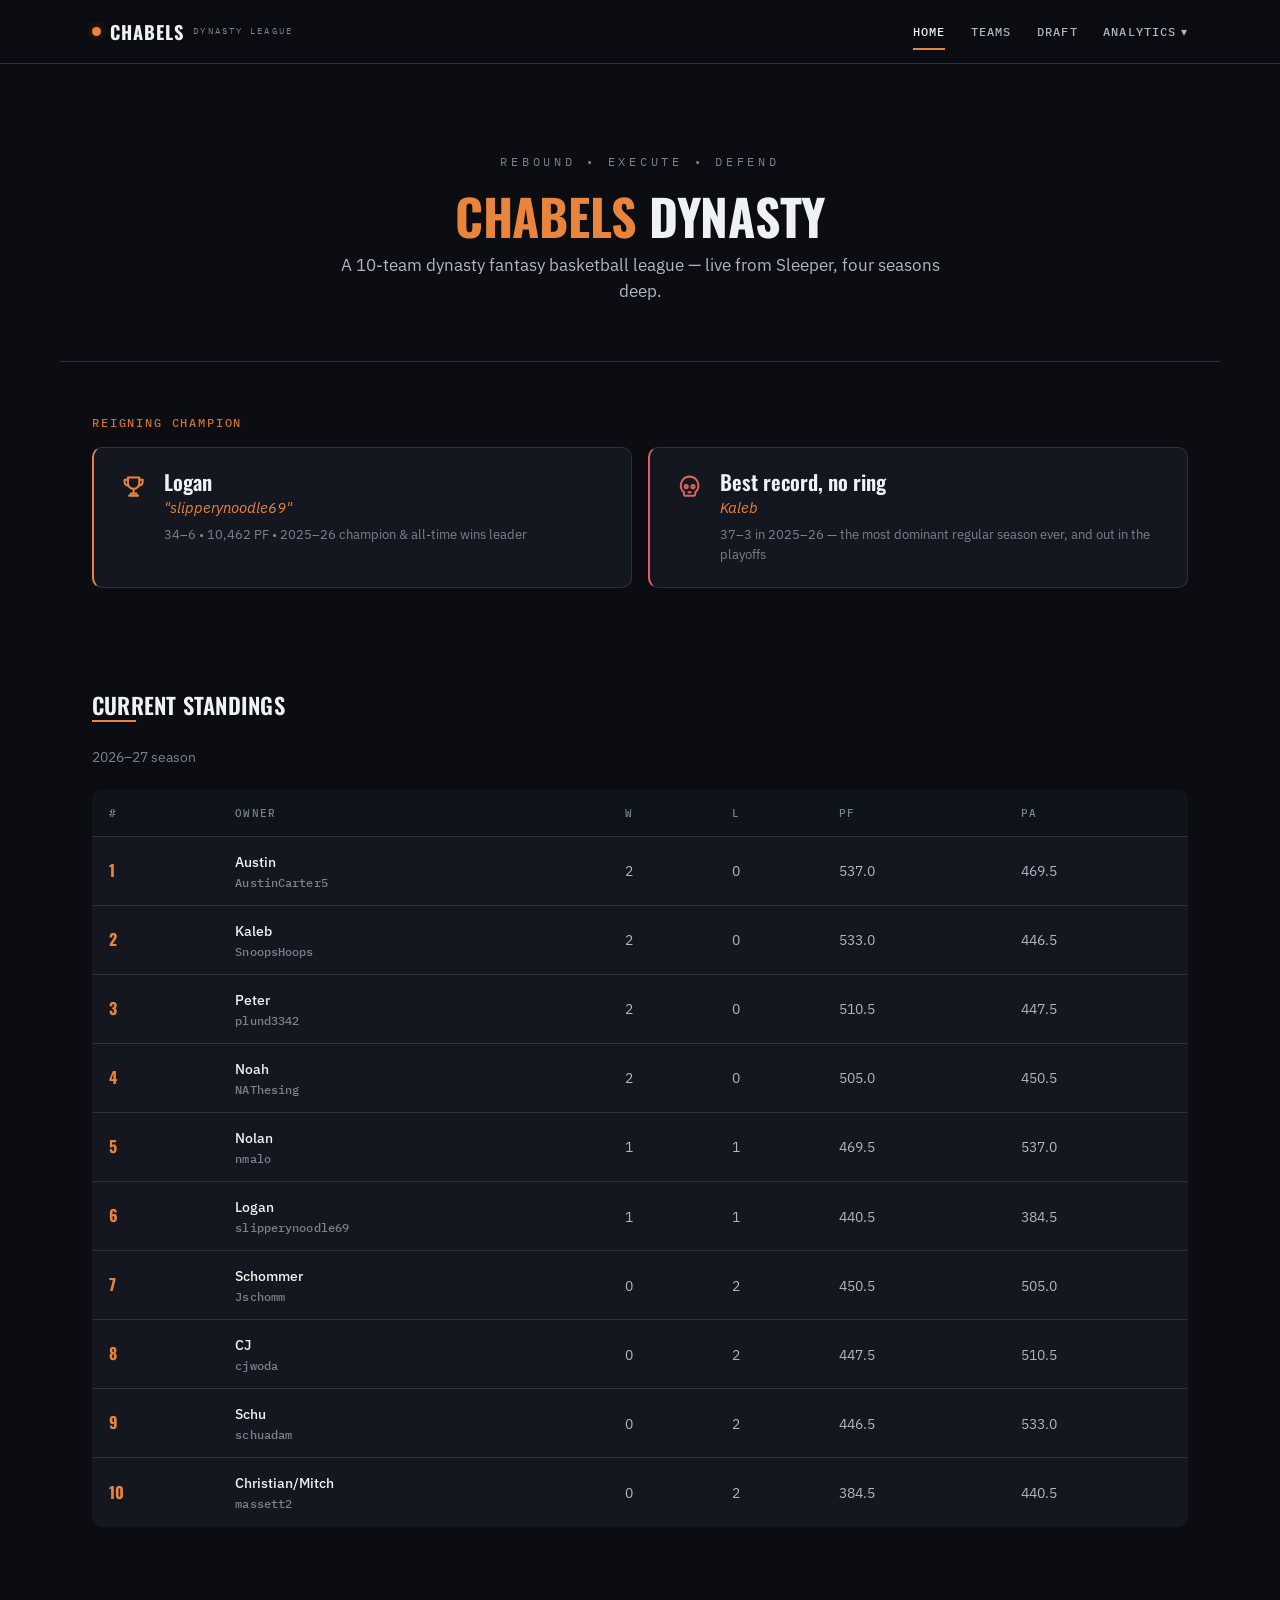
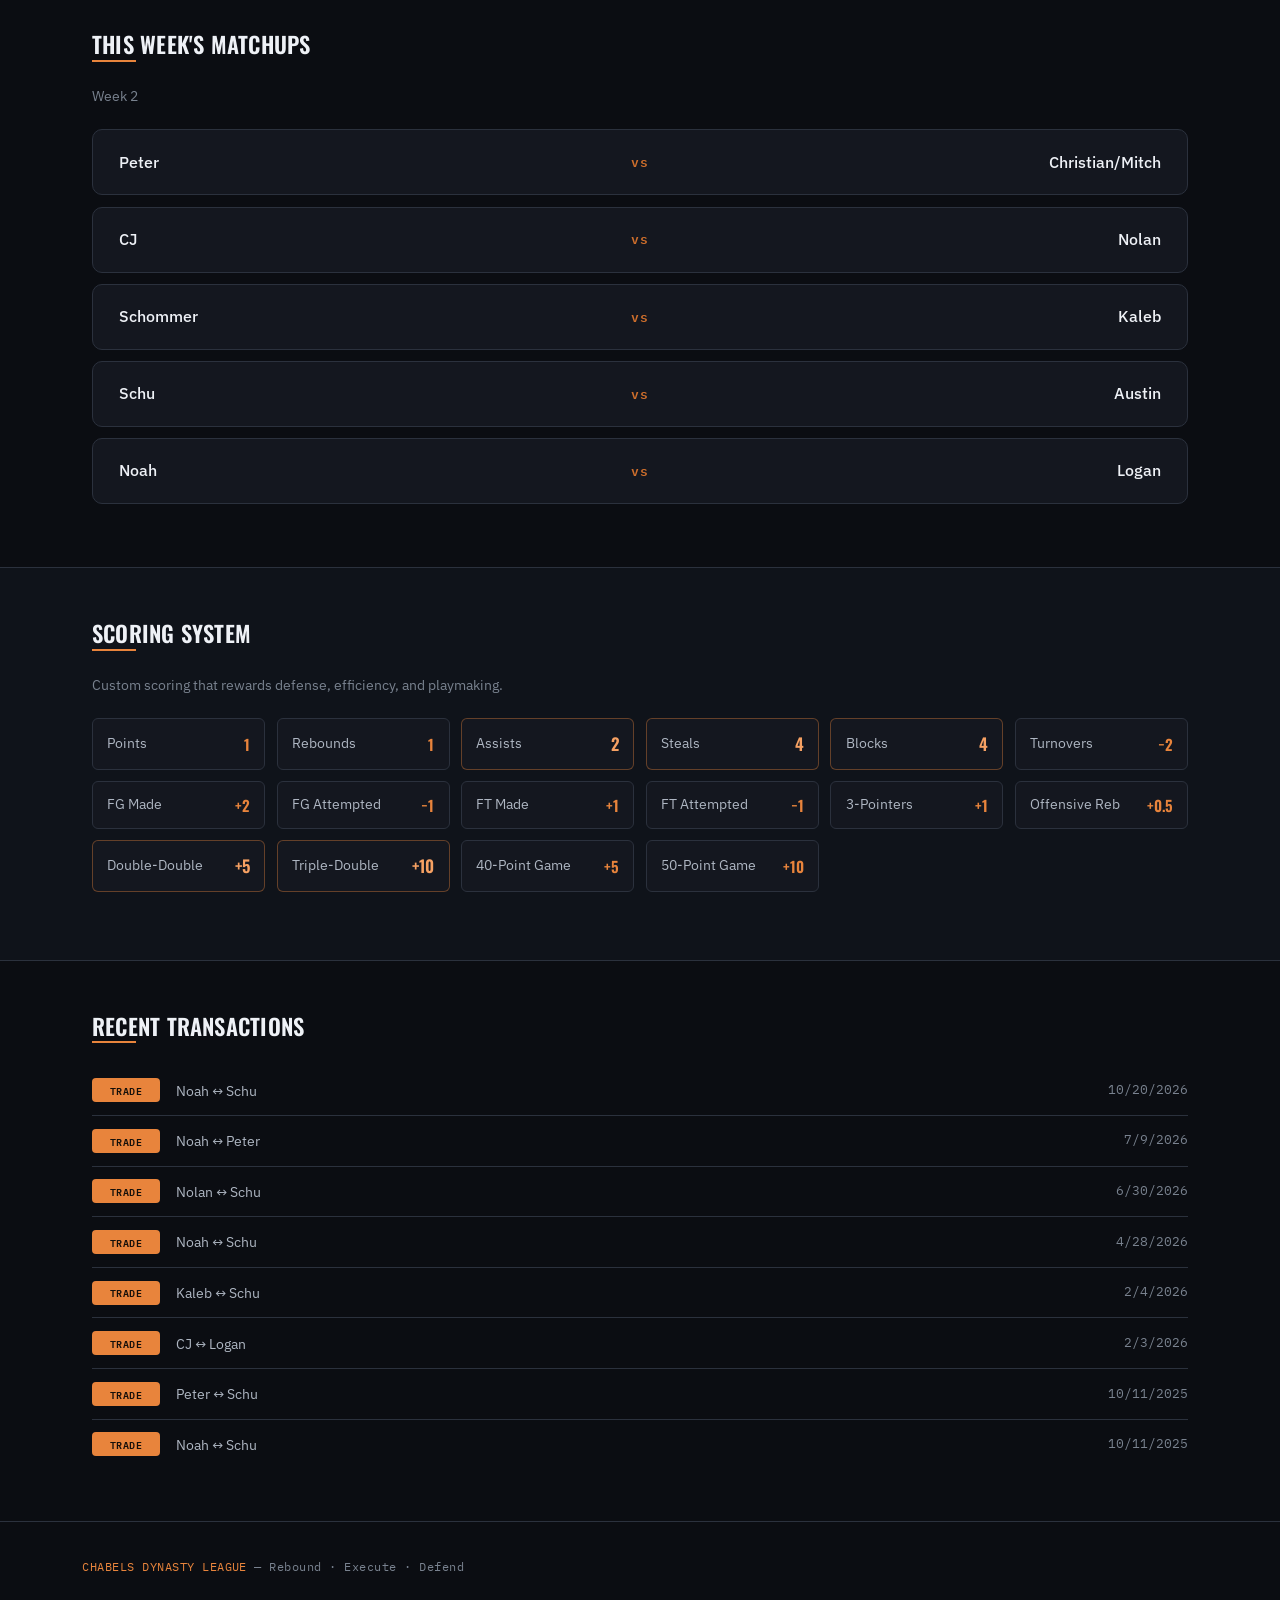
==== commit 76ffcc91: "Move Draft Grades and Season Preview off the homepage into the Analytics dropdown Draft Grades secti" ====
--- a/index.html
+++ b/index.html
@@ -7,7 +7,7 @@
   <meta name="description" content="Standings, champions, draft grades, and the running story of a 10-team dynasty fantasy basketball league.">
   <meta name="theme-color" content="#0b0d12">
   <link rel="icon" href="favicon.svg" type="image/svg+xml">
-  <link rel="stylesheet" href="css/style.css?v=20260907b">
+  <link rel="stylesheet" href="css/style.css?v=20260908c">
 </head>
 <body>
 
@@ -39,30 +39,6 @@
         </div>
       </article>
     </div>
-  </section>
-
-  <section class="section">
-    <span class="eyebrow">2026 Rookie Draft</span>
-    <h2 class="section-title">Draft Grades</h2>
-    <p class="section-sub">Graded on Value, Scoring Fit, Roster Fit, Talent and Youth &mdash; pulled from the draft.</p>
-    <div class="table-scroll">
-      <table class="data-table">
-        <thead><tr><th>#</th><th>Owner</th><th>Grade</th></tr></thead>
-        <tbody>
-          <tr><td><span class="rank-num">1</span></td><td class="strong">Christian/Mitch</td><td><span class="grade pos">A+</span></td></tr>
-          <tr><td><span class="rank-num">2</span></td><td class="strong">Peter</td><td><span class="grade">B+</span></td></tr>
-          <tr><td><span class="rank-num">3</span></td><td class="strong">Schommer</td><td><span class="grade">B+</span></td></tr>
-          <tr><td><span class="rank-num">4</span></td><td class="strong">Austin</td><td><span class="grade">B+</span></td></tr>
-          <tr><td><span class="rank-num">5</span></td><td class="strong">Schu</td><td><span class="grade">B+</span></td></tr>
-          <tr><td><span class="rank-num">6</span></td><td class="strong">Nolan</td><td><span class="grade">B-</span></td></tr>
-          <tr><td><span class="rank-num">7</span></td><td class="strong">Noah</td><td><span class="grade">B-</span></td></tr>
-          <tr><td><span class="rank-num">8</span></td><td class="strong">Kaleb</td><td><span class="grade accent">C</span></td></tr>
-          <tr><td><span class="rank-num">9</span></td><td class="strong">CJ</td><td><span class="grade accent">C-</span></td></tr>
-          <tr><td><span class="rank-num">10</span></td><td class="strong">Logan</td><td><span class="grade neg">D+</span></td></tr>
-        </tbody>
-      </table>
-    </div>
-    <p style="margin-top:1rem;"><a class="eyebrow" style="color:var(--accent)" href="grades.html">Full draft grades &amp; breakdown &rarr;</a></p>
   </section>
 
   <section class="section">
@@ -112,13 +88,13 @@
 
   <div id="site-footer"></div>
 
-  <script src="js/data.js?v=20260907b"></script>
-  <script src="js/sleeper.js?v=20260907b"></script>
+  <script src="js/data.js?v=20260908c"></script>
+  <script src="js/sleeper.js?v=20260908c"></script>
   <script>
     renderStandings('standings');
     renderMatchups('matchups');
     renderTransactions('transactions');
   </script>
-  <script src="js/site.js?v=20260907b"></script>
+  <script src="js/site.js?v=20261026a"></script>
 </body>
 </html>
--- a/css/style.css
+++ b/css/style.css
@@ -569,6 +569,45 @@
 .driver-group { background: var(--surface-2); border: var(--hair); border-radius: var(--r-sm); padding: 0.75rem; }
 .driver-group h4 { margin-bottom: 0.55rem; }
 .driver-empty { color: var(--text-3); font-size: 0.78rem; }
+
+/* --- win-now power board (js/power.js) --- */
+.pw-lede { color: var(--text-2); font-size: 0.9rem; line-height: 1.6; margin-bottom: 1.4rem; max-width: 64ch; }
+.pw-resume {
+  color: var(--text-3); font-family: var(--font-mono); font-size: 0.64rem;
+  letter-spacing: 0.04em; text-transform: uppercase; white-space: nowrap;
+}
+.pw-cmps { display: grid; gap: 0.5rem; grid-template-columns: repeat(3, minmax(0, 1fr)); margin-bottom: 1rem; }
+.pw-cmp { background: var(--surface-2); border: var(--hair); border-radius: var(--r-sm); padding: 0.6rem 0.7rem; }
+.pw-cmp.off { opacity: 0.45; }
+.pw-cmp-k { color: var(--text-3); display: block; font-family: var(--font-mono); font-size: 0.6rem; letter-spacing: 0.05em; text-transform: uppercase; }
+.pw-cmp-v { color: var(--text); display: block; font-family: var(--font-display); font-size: 1.15rem; line-height: 1.3; }
+.pw-cmp-w { color: var(--accent); font-family: var(--font-mono); font-size: 0.7rem; }
+.pw-note { color: var(--text-3); font-size: 0.74rem; line-height: 1.5; margin: 0.6rem 0 0; }
+.pw-splits { display: flex; gap: 0.6rem; margin-bottom: 0.9rem; }
+.pw-split { background: var(--surface-2); border: var(--hair); border-radius: var(--r-sm); padding: 0.5rem 0.8rem; text-align: center; }
+.pw-split b { color: var(--text); display: block; font-family: var(--font-display); font-size: 1rem; }
+.pw-split span { color: var(--text-3); font-family: var(--font-mono); font-size: 0.6rem; letter-spacing: 0.05em; text-transform: uppercase; }
+.pw-bench, .pw-gaps { color: var(--text-2); font-size: 0.85rem; line-height: 1.5; margin: 0 0 0.6rem; }
+.pw-bench span, .pw-gaps span {
+  color: var(--text-3); font-family: var(--font-mono); font-size: 0.62rem;
+  letter-spacing: 0.06em; text-transform: uppercase; margin-right: 0.4rem;
+}
+.pw-gaps span { color: var(--neg); }
+.pw-lineup { border-collapse: collapse; margin-top: 0.7rem; width: 100%; }
+.pw-lineup th {
+  color: var(--text-3); font-family: var(--font-mono); font-size: 0.62rem; font-weight: 500;
+  letter-spacing: 0.06em; padding: 0.3rem 0.6rem; text-align: left; text-transform: uppercase;
+}
+.pw-lineup td { border-top: 1px solid var(--line); font-size: 0.85rem; padding: 0.4rem 0.6rem; }
+.pw-lineup .lu-slot { color: var(--text-3); font-family: var(--font-mono); font-size: 0.72rem; width: 3rem; }
+.pw-lineup .lu-name { color: var(--text); }
+.pw-lineup .lu-rank { color: var(--text-2); font-variant-numeric: tabular-nums; text-align: right; white-space: nowrap; }
+.pw-lineup .lu-mu { color: var(--text-3); font-variant-numeric: tabular-nums; text-align: right; width: 2.8rem; }
+.pw-lineup .lu-val { color: var(--accent); font-variant-numeric: tabular-nums; text-align: right; width: 3.2rem; }
+.pw-lineup tr.thin .lu-name, .pw-lineup tr.thin .lu-rank { color: var(--text-3); }
+.pw-lineup tr.pw-lineup-total td { border-top: 2px solid var(--line-2); color: var(--text-2); font-family: var(--font-mono); font-size: 0.72rem; letter-spacing: 0.04em; text-transform: uppercase; }
+.pw-lineup tr.pw-lineup-total td.lu-val, .pw-lineup tr.pw-lineup-total td:last-child { color: var(--accent); font-size: 0.85rem; text-align: right; }
+.movement-badge .icon { width: 0.9em; height: 0.9em; vertical-align: -0.1em; }
 
 .method-toggle, .method-detail strong { color: var(--accent); }
 .method-toggle {
